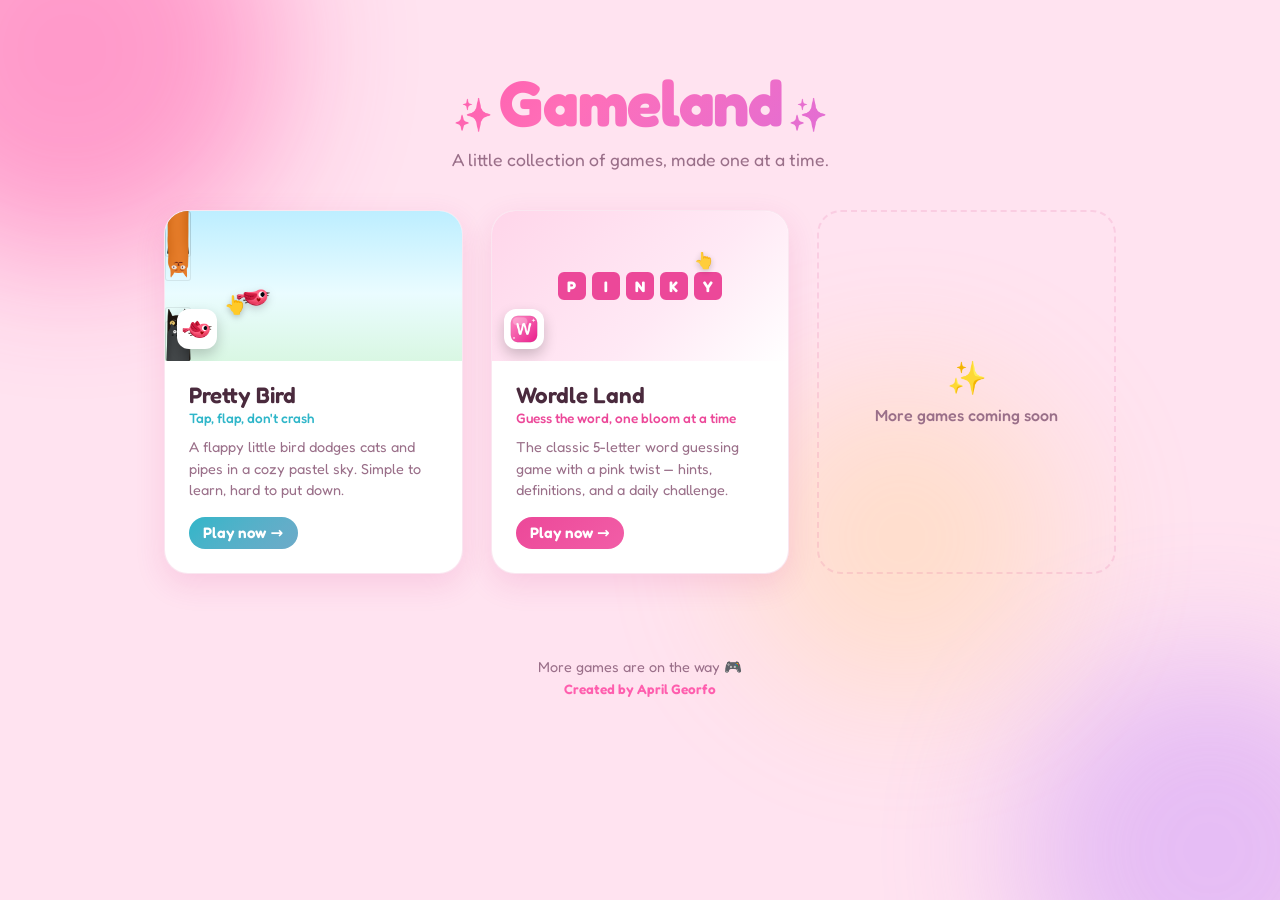
==== index.html @ 13b1aea7 "Add files via upload" ====
<!DOCTYPE html>
<html lang="en">
<head>
<meta charset="UTF-8">
<meta name="viewport" content="width=device-width, initial-scale=1.0">
<title>Gameland</title>
<link rel="icon" href="favicon.svg" type="image/svg+xml">
<link rel="preconnect" href="https://fonts.googleapis.com">
<link rel="preconnect" href="https://fonts.gstatic.com" crossorigin>
<link href="https://fonts.googleapis.com/css2?family=Fredoka:wght@400;500;600;700&display=swap" rel="stylesheet">
<link rel="stylesheet" href="style.css">
</head>
<body>
  <div class="bg-blob blob-1"></div>
  <div class="bg-blob blob-2"></div>
  <div class="bg-blob blob-3"></div>

  <header class="header">
    <h1 class="site-title">Gameland</h1>
    <p class="site-subtitle">A little collection of games, made one at a time.</p>
  </header>

  <main class="grid" id="game-grid"></main>

  <footer class="footer">
    <p>More games are on the way 🎮</p>
    <p class="credit">Created by April Georfo</p>
  </footer>

<script src="games.js"></script>
<script src="script.js"></script>
</body>
</html>
---- style.css ----
:root {
  --bg: #ffe3f0;
  --text: #4a2a3d;
  --text-muted: #9a6f89;
  --card-bg: #ffffff;
  --card-border: rgba(214, 51, 132, 0.12);
  --shadow: 0 10px 30px rgba(214, 51, 132, 0.14);
  --shadow-hover: 0 18px 42px rgba(214, 51, 132, 0.22);
}

@media (prefers-color-scheme: dark) {
  :root {
    --bg: #221420;
    --text: #ffe3f1;
    --text-muted: #cf9dbb;
    --card-bg: #331e30;
    --card-border: rgba(255, 179, 219, 0.15);
    --shadow: 0 10px 30px rgba(0, 0, 0, 0.4);
    --shadow-hover: 0 18px 42px rgba(0, 0, 0, 0.55);
  }
}

* {
  box-sizing: border-box;
}

body {
  margin: 0;
  min-height: 100vh;
  font-family: "Fredoka", system-ui, sans-serif;
  background: var(--bg);
  color: var(--text);
  overflow-x: hidden;
  position: relative;
}

.bg-blob {
  position: fixed;
  border-radius: 50%;
  filter: blur(70px);
  opacity: 0.4;
  z-index: 0;
  pointer-events: none;
}

.blob-1 {
  width: 420px;
  height: 420px;
  top: -160px;
  left: -140px;
  background: #ff2f92;
}

.blob-2 {
  width: 380px;
  height: 380px;
  bottom: -140px;
  right: -120px;
  background: #c084fc;
}

.blob-3 {
  width: 320px;
  height: 320px;
  top: 42%;
  left: 58%;
  background: #ffd166;
  opacity: 0.25;
}

.header {
  position: relative;
  z-index: 1;
  text-align: center;
  padding: 4rem 1.5rem 2.5rem;
}

.site-title {
  margin: 0;
  font-size: clamp(2.5rem, 6vw, 4rem);
  font-weight: 700;
  letter-spacing: -0.02em;
  background: linear-gradient(135deg, #ff2f92, #ff6fb8 45%, #b46bff);
  -webkit-background-clip: text;
  background-clip: text;
  color: transparent;
}

.site-title::before,
.site-title::after {
  content: "✨";
  font-size: 0.5em;
  -webkit-text-fill-color: initial;
  display: inline-block;
  margin: 0 0.2em;
  animation: sparkle-bob 2.4s ease-in-out infinite;
}

.site-title::after {
  animation-delay: 1.1s;
}

.site-subtitle {
  margin: 0.5rem 0 0;
  color: var(--text-muted);
  font-size: 1.1rem;
}

.grid {
  position: relative;
  z-index: 1;
  max-width: 1000px;
  margin: 0 auto;
  padding: 0 1.5rem 4rem;
  display: grid;
  grid-template-columns: repeat(auto-fit, minmax(280px, 1fr));
  gap: 1.75rem;
}

.card {
  display: block;
  background: var(--card-bg);
  border: 1px solid var(--card-border);
  border-radius: 24px;
  overflow: hidden;
  text-decoration: none;
  color: var(--text);
  box-shadow: var(--shadow);
  transition: transform 0.2s ease, box-shadow 0.2s ease;
}

.card:hover,
.card:focus-visible {
  transform: translateY(-6px) scale(1.01);
  box-shadow: var(--shadow-hover);
}

.card-cover {
  position: relative;
  height: 150px;
  overflow: hidden;
  background-color: color-mix(in srgb, var(--accent) 18%, var(--card-bg));
}

.card-icon {
  position: absolute;
  left: 12px;
  bottom: 12px;
  width: 40px;
  height: 40px;
  object-fit: contain;
  border-radius: 12px;
  background: var(--card-bg);
  padding: 5px;
  box-shadow: 0 6px 14px rgba(0, 0, 0, 0.2);
  z-index: 2;
}

/* ---- Pretty Bird live preview ---- */

.preview-bird {
  background: linear-gradient(180deg, #bdeeff 0%, #eafcff 55%, #d9f7e3 100%);
}

.bird-pipe-set {
  position: absolute;
  top: 0;
  bottom: 0;
  width: 26px;
  animation: pipe-cross 3.4s linear infinite;
}

.bird-pipe-set:nth-child(2) {
  animation-delay: -1.7s;
}

.bird-pipe {
  position: absolute;
  left: 0;
  width: 100%;
  overflow: hidden;
  border-radius: 3px;
  box-shadow: inset 0 0 0 1px rgba(0, 0, 0, 0.08);
}

.bird-pipe img {
  display: block;
  width: 100%;
  height: 100%;
  object-fit: cover;
  object-position: top;
}

.bird-pipe-top {
  top: 0;
  height: 45px;
}

/* Real game hangs this cat upside-down, face toward the gap below. */
.bird-pipe-top img {
  transform: scaleY(-1);
}

.bird-pipe-bottom {
  bottom: 0;
  height: 50px;
}

.bird-sprite {
  position: absolute;
  left: 24%;
  top: 45%;
  width: 34px;
  height: 34px;
  object-fit: contain;
  filter: drop-shadow(0 3px 4px rgba(0, 0, 0, 0.18));
  animation: bird-bob 1.2s ease-in-out infinite;
  z-index: 2;
}

@keyframes pipe-cross {
  from {
    transform: translateX(220px);
  }
  to {
    transform: translateX(-40px);
  }
}

@keyframes bird-bob {
  0%,
  100% {
    transform: translateY(-6px) rotate(-8deg);
  }
  50% {
    transform: translateY(16px) rotate(12deg);
  }
}

/* ---- Wordle Land live preview ---- */

.preview-wordle {
  display: flex;
  align-items: center;
  justify-content: center;
  background: linear-gradient(135deg, #ffd6ea, #ffe9f5 60%, #fff);
}

.wordle-row {
  position: relative;
  display: flex;
  gap: 6px;
}

.wordle-tile {
  width: 28px;
  height: 28px;
  display: flex;
  align-items: center;
  justify-content: center;
  font-weight: 700;
  font-size: 0.95rem;
  border: 2px solid #f3b8d6;
  border-radius: 6px;
  background: #fff;
  color: #c23b83;
}

.wordle-tile.flip {
  animation: tile-flip 0.5s ease forwards;
}

@keyframes tile-flip {
  0% {
    transform: rotateX(0deg);
    background: #fff;
    color: #c23b83;
    border-color: #f3b8d6;
  }
  49% {
    background: #fff;
    color: #c23b83;
    border-color: #f3b8d6;
  }
  50% {
    transform: rotateX(90deg);
  }
  51% {
    background: #ec4899;
    color: #fff;
    border-color: #ec4899;
  }
  100% {
    transform: rotateX(0deg);
    background: #ec4899;
    color: #fff;
    border-color: #ec4899;
  }
}

/* ---- Shared tap cursor (the "someone is playing" touch) ---- */

.tap-cursor {
  position: absolute;
  pointer-events: none;
  z-index: 3;
  filter: drop-shadow(0 2px 3px rgba(0, 0, 0, 0.25));
}

.tap-cursor-bird {
  left: 20%;
  top: 55%;
  font-size: 1.1rem;
  animation: tap-bird 1.2s ease-in-out infinite;
}

@keyframes tap-bird {
  0%,
  100% {
    opacity: 0;
    transform: scale(0.7) translateY(6px);
  }
  45% {
    opacity: 0;
  }
  55% {
    opacity: 1;
    transform: scale(1) translateY(-4px);
  }
  70% {
    opacity: 0;
    transform: scale(0.85) translateY(-10px);
  }
}

.tap-cursor-wordle {
  top: -22px;
  left: calc(var(--tap-index, 0) * 34px);
  font-size: 1rem;
  opacity: 0.9;
  transition: left 0.2s ease;
  animation: tap-bounce 0.5s ease-in-out infinite;
}

@keyframes tap-bounce {
  0%,
  100% {
    transform: translateY(0);
  }
  50% {
    transform: translateY(4px);
  }
}

@keyframes sparkle-bob {
  0%,
  100% {
    transform: translateY(0) rotate(0deg);
  }
  50% {
    transform: translateY(-4px) rotate(12deg);
  }
}

.card-body {
  padding: 1.25rem 1.5rem 1.5rem;
}

.card-title {
  margin: 0 0 0.15rem;
  font-size: 1.4rem;
  font-weight: 600;
}

.card-tagline {
  margin: 0 0 0.6rem;
  font-size: 0.85rem;
  font-weight: 500;
  color: var(--accent);
}

.card-description {
  margin: 0 0 1rem;
  font-size: 0.9rem;
  line-height: 1.5;
  color: var(--text-muted);
}

.play-btn {
  display: inline-flex;
  align-items: center;
  gap: 0.3rem;
  font-weight: 600;
  font-size: 0.95rem;
  color: #fff;
  background: linear-gradient(135deg, var(--accent), color-mix(in srgb, var(--accent) 70%, #ff8fc7));
  padding: 0.4rem 0.9rem;
  border-radius: 999px;
  transition: transform 0.2s ease;
}

.card:hover .play-btn {
  transform: translateX(3px);
}

.card-placeholder {
  display: flex;
  flex-direction: column;
  align-items: center;
  justify-content: center;
  text-align: center;
  gap: 0.5rem;
  padding: 2.5rem 1.5rem;
  border: 2px dashed var(--card-border);
  background: transparent;
  box-shadow: none;
}

.placeholder-icon {
  font-size: 2rem;
}

.placeholder-text {
  margin: 0;
  color: var(--text-muted);
  font-weight: 500;
}

.footer {
  position: relative;
  z-index: 1;
  text-align: center;
  padding: 1rem 1.5rem 3rem;
  color: var(--text-muted);
  font-size: 0.9rem;
}

.footer p {
  margin: 0.3rem 0;
}

.footer .credit {
  font-weight: 600;
  font-size: 0.85rem;
  color: #ff5eae;
}
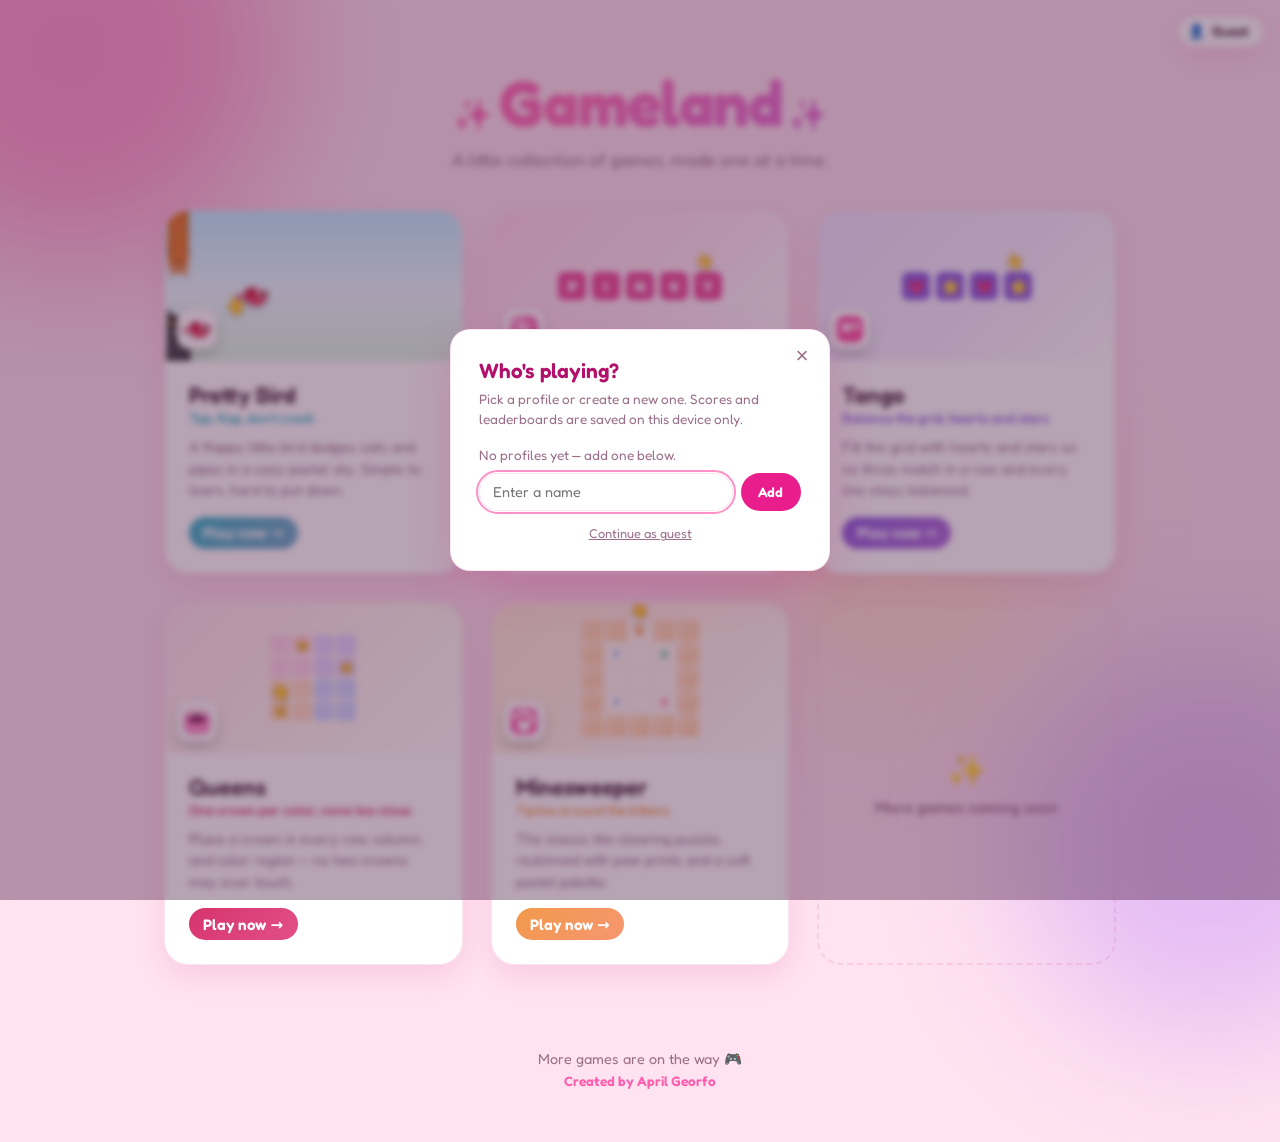
==== commit c7260d5b: "Add files via upload" ====
--- a/index.html
+++ b/index.html
@@ -15,6 +15,11 @@
   <div class="bg-blob blob-2"></div>
   <div class="bg-blob blob-3"></div>
 
+  <button id="profile-badge" class="profile-badge" aria-label="Switch profile">
+    <span>👤</span>
+    <span id="profile-name">Guest</span>
+  </button>
+
   <header class="header">
     <h1 class="site-title">Gameland</h1>
     <p class="site-subtitle">A little collection of games, made one at a time.</p>
@@ -27,6 +32,22 @@
     <p class="credit">Created by April Georfo</p>
   </footer>
 
+  <div id="profile-modal" class="profile-modal hidden">
+    <div class="profile-modal-content">
+      <button id="profile-modal-close" class="modal-close" aria-label="Close">&times;</button>
+      <h2>Who's playing?</h2>
+      <p class="profile-modal-sub">Pick a profile or create a new one. Scores and leaderboards are saved on this device only.</p>
+      <div id="profile-list" class="profile-list"></div>
+      <button id="profile-manage-btn" type="button" class="profile-manage-btn">Manage profiles</button>
+      <form id="profile-form" class="profile-form">
+        <input id="profile-input" type="text" placeholder="Enter a name" maxlength="24" autocomplete="off">
+        <button type="submit" class="profile-add-btn">Add</button>
+      </form>
+      <button id="profile-guest-btn" class="profile-guest-btn">Continue as guest</button>
+    </div>
+  </div>
+
+<script src="profiles.js"></script>
 <script src="games.js"></script>
 <script src="script.js"></script>
 </body>
--- a/style.css
+++ b/style.css
@@ -266,7 +266,8 @@
   color: #c23b83;
 }
 
-.wordle-tile.flip {
+.wordle-tile.flip,
+.tango-tile.flip {
   animation: tile-flip 0.5s ease forwards;
 }
 
@@ -286,15 +287,15 @@
     transform: rotateX(90deg);
   }
   51% {
-    background: #ec4899;
+    background: var(--accent);
     color: #fff;
-    border-color: #ec4899;
+    border-color: var(--accent);
   }
   100% {
     transform: rotateX(0deg);
-    background: #ec4899;
+    background: var(--accent);
     color: #fff;
-    border-color: #ec4899;
+    border-color: var(--accent);
   }
 }
 
@@ -333,7 +334,7 @@
   }
 }
 
-.tap-cursor-wordle {
+.tap-cursor-row {
   top: -22px;
   left: calc(var(--tap-index, 0) * 34px);
   font-size: 1rem;
@@ -350,6 +351,114 @@
   50% {
     transform: translateY(4px);
   }
+}
+
+/* ---- Tango live preview ---- */
+
+.preview-tango {
+  display: flex;
+  align-items: center;
+  justify-content: center;
+  background: linear-gradient(135deg, #efe6ff, #f7f1ff 60%, #fff);
+}
+
+.tango-row {
+  position: relative;
+  display: flex;
+  gap: 6px;
+}
+
+.tango-tile {
+  width: 28px;
+  height: 28px;
+  display: flex;
+  align-items: center;
+  justify-content: center;
+  font-size: 0.95rem;
+  border: 2px solid #ddc9ff;
+  border-radius: 6px;
+  background: #fff;
+}
+
+/* ---- Queens live preview ---- */
+
+.preview-queens {
+  display: flex;
+  align-items: center;
+  justify-content: center;
+  background: linear-gradient(135deg, #ffe3ee, #fff7f0 60%, #fff);
+}
+
+.queens-grid {
+  position: relative;
+  display: grid;
+  grid-template-columns: repeat(4, 20px);
+  grid-template-rows: repeat(4, 20px);
+  gap: 2px;
+}
+
+.queens-cell {
+  width: 20px;
+  height: 20px;
+  border-radius: 4px;
+  display: flex;
+  align-items: center;
+  justify-content: center;
+  font-size: 0.75rem;
+}
+
+.queens-cell .crown {
+  opacity: 0;
+  transform: scale(0.4);
+  transition: opacity 0.25s ease, transform 0.25s ease;
+}
+
+.queens-cell.placed .crown {
+  opacity: 1;
+  transform: scale(1);
+}
+
+/* ---- Minesweeper live preview ---- */
+
+.preview-minesweeper {
+  display: flex;
+  align-items: center;
+  justify-content: center;
+  background: linear-gradient(135deg, #ffe9d6, #fff4ea 60%, #fff);
+}
+
+.mine-grid {
+  position: relative;
+  display: grid;
+  grid-template-columns: repeat(5, 22px);
+  grid-template-rows: repeat(5, 22px);
+  gap: 2px;
+}
+
+.mine-cell {
+  width: 22px;
+  height: 22px;
+  border-radius: 5px;
+  background: linear-gradient(145deg, #ffe0c2, #ffd0a3);
+  display: flex;
+  align-items: center;
+  justify-content: center;
+  font-size: 0.7rem;
+  font-weight: 700;
+  transition: background 0.2s ease;
+}
+
+.mine-cell.revealed {
+  background: #fff8f0;
+}
+
+.mine-cell.n1 { color: #6fa8ff; }
+.mine-cell.n2 { color: #4fbf8a; }
+.mine-cell.n3 { color: #ff6f8f; }
+
+.mine-cell .mini-paw {
+  width: 70%;
+  height: 70%;
 }
 
 @keyframes sparkle-bob {
@@ -444,3 +553,223 @@
   font-size: 0.85rem;
   color: #ff5eae;
 }
+
+/* ---- Profile badge + switcher ---- */
+
+.profile-badge {
+  position: fixed;
+  top: 1rem;
+  right: 1rem;
+  z-index: 20;
+  display: flex;
+  align-items: center;
+  gap: 0.4rem;
+  background: var(--card-bg);
+  border: 1px solid var(--card-border);
+  border-radius: 999px;
+  padding: 0.4rem 0.9rem 0.4rem 0.6rem;
+  font-family: inherit;
+  font-weight: 600;
+  font-size: 0.85rem;
+  color: var(--text);
+  cursor: pointer;
+  box-shadow: var(--shadow);
+  transition: transform 0.15s ease, box-shadow 0.15s ease;
+}
+
+.profile-badge:hover {
+  transform: translateY(-1px);
+  box-shadow: var(--shadow-hover);
+}
+
+.profile-modal {
+  position: fixed;
+  inset: 0;
+  z-index: 100;
+  background: rgba(74, 25, 66, 0.4);
+  backdrop-filter: blur(3px);
+  display: flex;
+  align-items: center;
+  justify-content: center;
+  padding: 1.5rem;
+}
+
+.profile-modal.hidden {
+  display: none;
+}
+
+.profile-modal-content {
+  position: relative;
+  background: var(--card-bg);
+  border-radius: 20px;
+  padding: 1.75rem;
+  max-width: 380px;
+  width: 100%;
+  box-shadow: var(--shadow-hover);
+  border: 1px solid var(--card-border);
+}
+
+.profile-modal-content h2 {
+  margin: 0 0 0.4rem;
+  font-size: 1.3rem;
+  font-weight: 600;
+  color: #b3106b;
+}
+
+.profile-modal-sub {
+  margin: 0 0 1.1rem;
+  font-size: 0.85rem;
+  line-height: 1.5;
+  color: var(--text-muted);
+}
+
+.modal-close {
+  position: absolute;
+  top: 0.9rem;
+  right: 0.9rem;
+  background: none;
+  border: none;
+  font-size: 1.4rem;
+  color: var(--text-muted);
+  cursor: pointer;
+  line-height: 1;
+}
+
+.profile-list {
+  display: flex;
+  flex-direction: column;
+  gap: 0.4rem;
+  margin-bottom: 0.6rem;
+  max-height: 220px;
+  overflow-y: auto;
+}
+
+.profile-row {
+  display: flex;
+  align-items: stretch;
+  gap: 0.4rem;
+}
+
+.profile-select {
+  display: flex;
+  align-items: center;
+  justify-content: space-between;
+  gap: 0.5rem;
+  flex: 1;
+  min-width: 0;
+  padding: 0.6rem 0.9rem;
+  border: 1px solid var(--card-border);
+  border-radius: 12px;
+  background: #fff7fb;
+  font-family: inherit;
+  font-weight: 600;
+  font-size: 0.9rem;
+  color: var(--text);
+  cursor: pointer;
+  text-align: left;
+  transition: background 0.15s ease;
+}
+
+.profile-select span:first-child {
+  overflow: hidden;
+  text-overflow: ellipsis;
+  white-space: nowrap;
+}
+
+.profile-select:hover {
+  background: #ffe9f3;
+}
+
+.profile-select.active {
+  background: linear-gradient(135deg, #e91e8c, #ff6fb0);
+  color: #fff;
+  border-color: transparent;
+}
+
+.profile-delete {
+  flex-shrink: 0;
+  width: 40px;
+  border: 1px solid rgba(214, 51, 132, 0.25);
+  border-radius: 12px;
+  background: #fff0f5;
+  color: #d6336c;
+  font-size: 1rem;
+  cursor: pointer;
+  transition: background 0.15s ease, transform 0.1s ease;
+}
+
+.profile-delete:hover {
+  background: #ffd7e6;
+  transform: scale(1.05);
+}
+
+.profile-delete:active {
+  transform: scale(0.94);
+}
+
+.profile-manage-btn {
+  display: block;
+  margin: 0 0 0.9rem;
+  background: none;
+  border: none;
+  color: #d6336c;
+  font-family: inherit;
+  font-weight: 600;
+  font-size: 0.78rem;
+  cursor: pointer;
+  text-decoration: underline;
+}
+
+.profile-form {
+  display: flex;
+  gap: 0.5rem;
+}
+
+.profile-form input {
+  flex: 1;
+  padding: 0.6rem 0.8rem;
+  border-radius: 999px;
+  border: 1px solid var(--card-border);
+  font-family: inherit;
+  font-size: 0.9rem;
+  color: var(--text);
+  background: #fff;
+}
+
+.profile-form input:focus {
+  outline: 2px solid #ff8fc7;
+  outline-offset: 1px;
+}
+
+.profile-add-btn {
+  padding: 0.6rem 1.1rem;
+  border: none;
+  border-radius: 999px;
+  background: #e91e8c;
+  color: #fff;
+  font-family: inherit;
+  font-weight: 600;
+  font-size: 0.85rem;
+  cursor: pointer;
+}
+
+.profile-guest-btn {
+  display: block;
+  margin: 0.9rem auto 0;
+  background: none;
+  border: none;
+  color: var(--text-muted);
+  font-family: inherit;
+  font-size: 0.8rem;
+  text-decoration: underline;
+  cursor: pointer;
+}
+
+@media (max-width: 600px) {
+  .profile-badge {
+    top: 0.6rem;
+    right: 0.6rem;
+    padding: 0.35rem 0.7rem 0.35rem 0.5rem;
+    font-size: 0.75rem;
+  }
+}
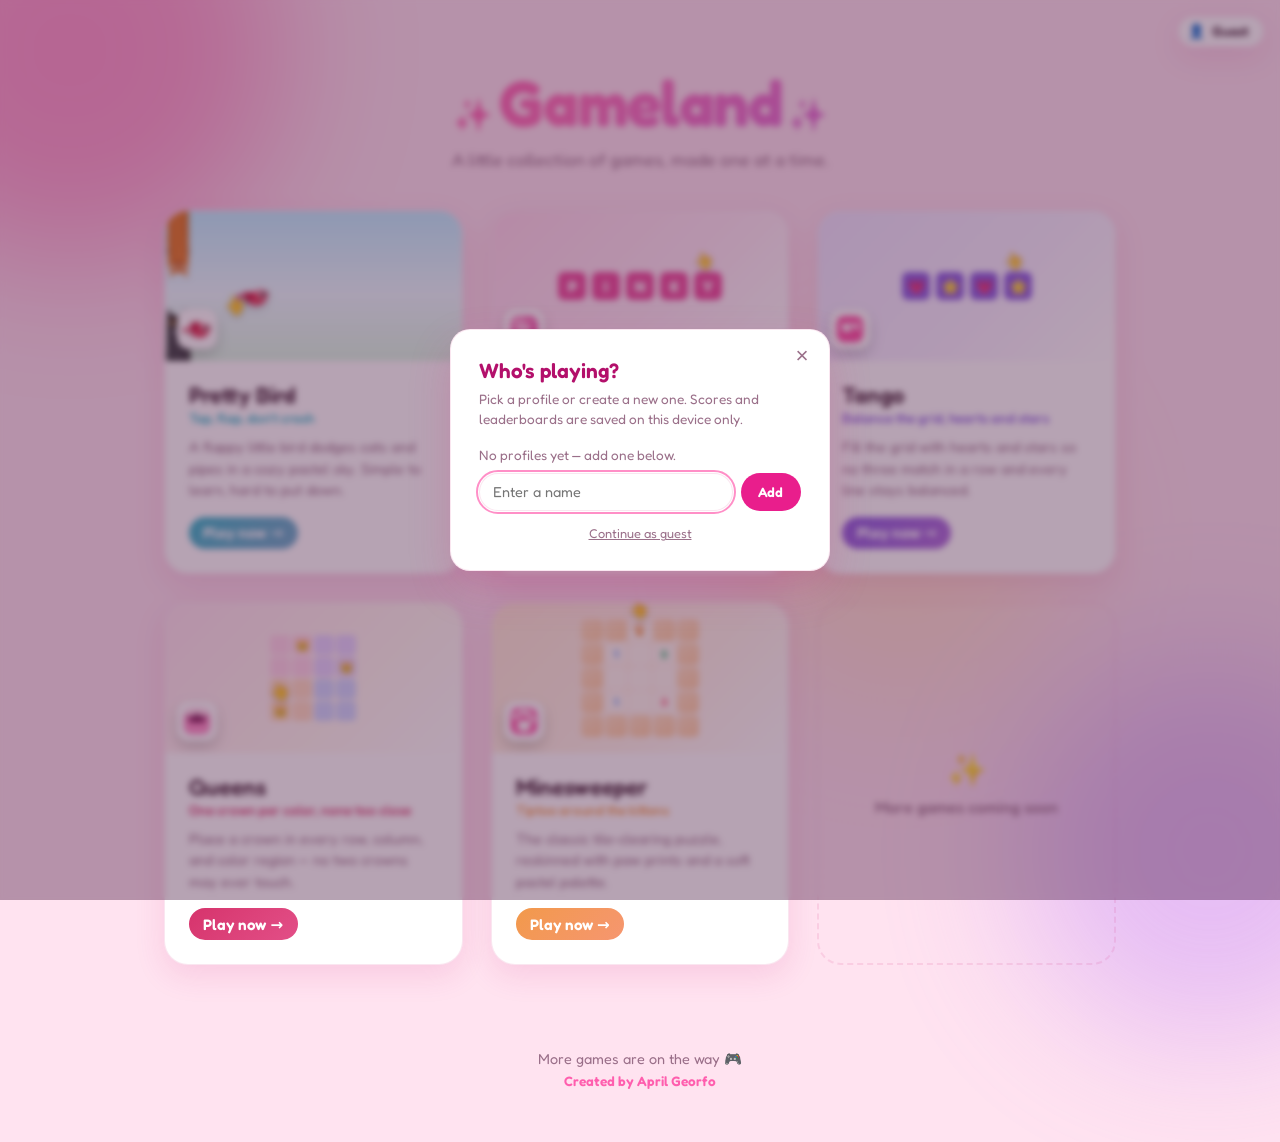
==== commit 9dba4414: "Add files via upload" ====
--- a/index.html
+++ b/index.html
@@ -2,8 +2,16 @@
 <html lang="en">
 <head>
 <meta charset="UTF-8">
-<meta name="viewport" content="width=device-width, initial-scale=1.0">
+<meta name="viewport" content="width=device-width, initial-scale=1.0, maximum-scale=1.0, user-scalable=no, viewport-fit=cover">
 <title>Gameland</title>
+<script>
+  let lastTouchEnd = 0;
+  document.addEventListener('touchend', function (e) {
+    const now = Date.now();
+    if (now - lastTouchEnd <= 300) e.preventDefault();
+    lastTouchEnd = now;
+  }, { passive: false });
+</script>
 <link rel="icon" href="favicon.svg" type="image/svg+xml">
 <link rel="preconnect" href="https://fonts.googleapis.com">
 <link rel="preconnect" href="https://fonts.gstatic.com" crossorigin>
--- a/style.css
+++ b/style.css
@@ -32,6 +32,7 @@
   color: var(--text);
   overflow-x: hidden;
   position: relative;
+  touch-action: manipulation;
 }
 
 .bg-blob {
